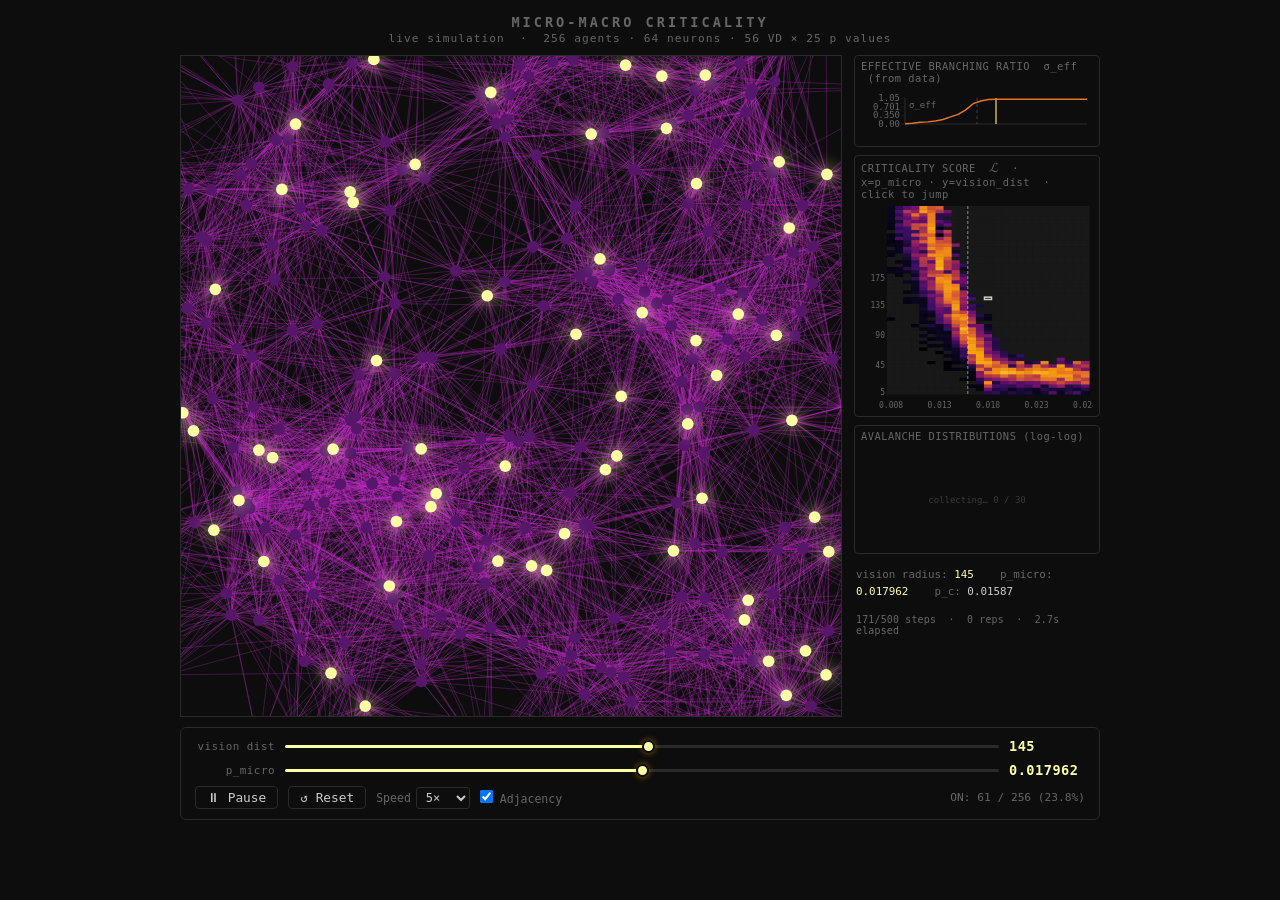
==== live_viewer/index.html @ 62406c46 "first" ====
<!DOCTYPE html>
<html lang="en">
<head>
<meta charset="UTF-8">
<meta name="viewport" content="width=device-width, initial-scale=1.0">
<title>Micro-Macro Criticality · Live</title>
<link rel="stylesheet" href="style.css">
</head>
<body>
<div id="app">
  <header class="page-header">
    <h1 class="title-inline">
      Micro-Macro Criticality
    </h1>
    <div id="subtitle">live simulation &nbsp;·&nbsp; 256 agents · 64 neurons · 56 VD × 25 p values</div>
  </header>

  <div id="main">
    <div id="canvas-wrap">
      <canvas id="main-canvas"></canvas>
    </div>
    <div id="side">
      <div class="mini-wrap">
        <div class="mini-label">EFFECTIVE BRANCHING RATIO &nbsp;&#963;_eff &nbsp;(from data)</div>
        <canvas class="mini" id="plot-sigma" height="72"></canvas>
      </div>
      <div id="heatmap-wrap">
        <div id="heatmap-label">CRITICALITY SCORE &nbsp;<span class="ell-symbol">&#x2112;</span> &nbsp;&#183;&nbsp; x=p_micro &#183; y=vision_dist &nbsp;&#183;&nbsp; click to jump</div>
        <canvas id="heatmap" height="210"></canvas>
      </div>
      <div class="mini-wrap">
        <div class="mini-label">AVALANCHE DISTRIBUTIONS (log-log) &nbsp;<span id="av-count" class="meta-count"></span></div>
        <canvas class="mini" id="plot-avalanche" height="120"></canvas>
      </div>
      <div id="info-box">&#8212;</div>
      <div id="sim-meta"></div>
    </div>
  </div>

<div id="controls">
    <div class="slider-row">
      <span class="sl-label">vision dist</span>
      <input type="range" class="sl-track" id="vd-sl" min="0" value="0">
      <span class="sl-val" id="vd-disp">&#8212;</span>
    </div>
    <div class="slider-row">
      <span class="sl-label">p_micro</span>
      <input type="range" class="sl-track" id="p-sl" min="0" value="0">
      <span class="sl-val" id="p-disp">&#8212;</span>
    </div>
    <div class="btn-row">
      <div class="ctrl-grp">
        <button id="play-btn">&#9654; Play</button>
      </div>
      <div class="ctrl-grp">
        <button id="reset-btn">&#x21BA; Reset</button>
      </div>
      <div class="ctrl-grp">
        <label class="small">Speed</label>
        <select id="speed-sel">
          <option value="1">1&times;</option>
          <option value="2">2&times;</option>
          <option value="5" selected>5&times;</option>
          <option value="10">10&times;</option>
          <option value="max">max</option>
        </select>
      </div>
      <div class="ctrl-grp">
        <label class="toggle-lbl">
          <input type="checkbox" id="adj-tog" checked> Adjacency
        </label>
      </div>
      <div id="agent-info"></div>
    </div>
  </div>
</div>
<script src="data.js"></script>
<script src="math.js"></script>
<script>
// ── Embedded experiment data is loaded from data.js ───────────────────────
const MAP_W      = 565;
const MAP_H      = 565;
const R_AGENT    = 5.0;
const N_AGENTS   = 256;
const N_NEURONS  = 64;
const KE         = 8;       // n_exteroceptor angular bins
const MICRO      = 5; // micro steps per macro step

// ── Simulation state ──────────────────────────────────────────────────────
let VI = 0, PI = 0;       // current slider indices
let macT = 0;
let prevOn = 0, sigmaLive = NaN;
const SALPHA = 0.06;
let warmupCnt = 0;
const WARMUP  = 15;
let playing = false, raf = null, lastTs = null, accMs = 0;
const MS_PER_STEP = 80;

const pos    = new Float32Array(N_AGENTS * 2);
const ang    = new Float32Array(N_AGENTS);
const lights = new Uint8Array(N_AGENTS);
const res    = new Uint8Array(N_AGENTS * N_NEURONS);
const nxt    = new Uint8Array(N_AGENTS * N_NEURONS);
const obs    = new Uint8Array(N_AGENTS * KE);

let adjIJ  = new Int16Array(0);
let adjDXY = new Float32Array(0);
let NE     = 0;
let pow1mP = new Float64Array(N_NEURONS + 1);

// ── Avalanche tracking ────────────────────────────────────────────────────
const AV_CAP = 4000;
let avSizes = new Float32Array(AV_CAP);
let avDurs  = new Float32Array(AV_CAP);
let avCount = 0;
let avActive = false, avSz = 0, avDur = 0;

// ── Multi-realization cycling ─────────────────────────────────────────────
// Each "rep" = one random adjacency (positions). Statistics accumulate across reps.
// Stats reset only when VD or P changes.
// At the end of each rep any still-open (censored) avalanche is discarded, exactly
// as in the paper.  Supercritical regime → all cascades censored → plot says so.
const STEPS_PER_REP = 500;   // macro steps per adjacency realization
let repStep  = 0;
let repCount = 0;
let simStartTime = null;   // set on first macroStep after init / param change
let darkSteps = 0;         // consecutive steps with nOn === 0

// ── Helpers ───────────────────────────────────────────────────────────────
let repFlash = 0;   // frames to show rep-change border flash

function cssColor(varName) {
  const root = document.documentElement;
  return getComputedStyle(root).getPropertyValue(varName).trim();
}

// Inferno-consistent accent colors (sampled from heatColor LUT)
const IC_SZ  = heatColor(0.75);  // orange  – size distribution / σ_eff curve
const IC_DUR = heatColor(0.52);  // red     – duration distribution
const IC_CUR = heatColor(0.95);  // yellow  – current-p cursor

// ── DOM refs ──────────────────────────────────────────────────────────────
const mainCanvas = document.getElementById('main-canvas');
const mainCtx    = mainCanvas.getContext('2d');
const plotSigma  = document.getElementById('plot-sigma');
const heatCanvas = document.getElementById('heatmap');
const infoBox    = document.getElementById('info-box');
const agentInfo  = document.getElementById('agent-info');
const avCanvas   = document.getElementById('plot-avalanche');
const avCountEl  = document.getElementById('av-count');
const simMetaEl  = document.getElementById('sim-meta');
const vdSl       = document.getElementById('vd-sl');
const pSl        = document.getElementById('p-sl');
const vdDisp     = document.getElementById('vd-disp');
const pDisp      = document.getElementById('p-disp');
const playBtn    = document.getElementById('play-btn');
const speedSel   = document.getElementById('speed-sel');
const adjTog     = document.getElementById('adj-tog');

// ── Canvas resize ─────────────────────────────────────────────────────────
function resizeMain() {
  const side = Math.min(window.innerWidth - 280, window.innerHeight - 240, 680);
  mainCanvas.width = mainCanvas.height = Math.max(320, side);
  drawFireflies();
}
window.addEventListener('resize', resizeMain);

function tx(x) { return (x / MAP_W) * mainCanvas.width;  }
function ty(y) { return (y / MAP_H) * mainCanvas.height; }
function tr()  { return Math.max(2, (R_AGENT / MAP_W) * mainCanvas.width); }

// ── Draw: firefly canvas ──────────────────────────────────────────────────
function drawFireflies() {
  const W = mainCanvas.width, H = mainCanvas.height, r = tr();
  mainCtx.clearRect(0, 0, W, H);
  mainCtx.fillStyle = cssColor('--surface-base'); mainCtx.fillRect(0, 0, W, H);

  if (adjTog.checked && NE > 0) {
    mainCtx.strokeStyle = cssColor('--edge-adjacency');
    mainCtx.lineWidth = 0.5;
    mainCtx.beginPath();
    for (let e = 0; e < NE; e++) {
      const i = adjIJ[2*e];
      mainCtx.moveTo(tx(pos[2*i]),             ty(pos[2*i+1]));
      mainCtx.lineTo(tx(pos[2*i]+adjDXY[2*e]), ty(pos[2*i+1]+adjDXY[2*e+1]));
    }
    mainCtx.stroke();
  }

  mainCtx.fillStyle = cssColor('--node-off');
  for (let a = 0; a < N_AGENTS; a++) {
    if (lights[a]) continue;
    mainCtx.beginPath(); mainCtx.arc(tx(pos[2*a]), ty(pos[2*a+1]), r, 0, Math.PI*2); mainCtx.fill();
  }
  mainCtx.shadowColor = cssColor('--node-on'); mainCtx.shadowBlur = r * 3; mainCtx.fillStyle = cssColor('--node-on');
  for (let a = 0; a < N_AGENTS; a++) {
    if (!lights[a]) continue;
    mainCtx.beginPath(); mainCtx.arc(tx(pos[2*a]), ty(pos[2*a+1]), r, 0, Math.PI*2); mainCtx.fill();
  }
  mainCtx.shadowBlur = 0;

  // Brief border flash when a new adjacency realization begins
  if (repFlash > 0) {
    const base = cssColor('--flash-reinit') || 'rgba(231,116,36,1)';
    const alpha = (repFlash / 6 * 0.7).toFixed(3);
    const rgb = base.replace(/^rgba?\(([^)]+)\)/, '$1').split(',');
    const [r,g,b] = rgb.map(x => parseFloat(x));
    mainCtx.strokeStyle = `rgba(${r},${g},${b},${alpha})`;
    mainCtx.lineWidth = 3;
    mainCtx.strokeRect(1, 1, mainCanvas.width - 2, mainCanvas.height - 2);
    repFlash--;
  }

  let nOn = 0; for (let a = 0; a < N_AGENTS; a++) if (lights[a]) nOn++;
  agentInfo.textContent = `ON: ${nOn} / ${N_AGENTS}  (${(100*nOn/N_AGENTS).toFixed(1)}%)`;
}

// ── Draw: σ_eff mini plot  (from saved data) ─────────────────────────────
function drawMiniPlot(canvas, yVals, xVals, color, currentP, label) {
  const dpr = window.devicePixelRatio || 1;
  const W = canvas.offsetWidth || 230, H = canvas.offsetHeight || 72;
  canvas.width = W * dpr; canvas.height = H * dpr;
  const ctx = canvas.getContext('2d'); ctx.scale(dpr, dpr);
  const PAD = { t: 12, r: 6, b: 18, l: 44 };
  const pw = W - PAD.l - PAD.r, ph = H - PAD.t - PAD.b;
  ctx.clearRect(0, 0, W, H); ctx.fillStyle = cssColor('--surface-base'); ctx.fillRect(0, 0, W, H);
  if (!yVals || yVals.length === 0) return;
  const xMin = Math.min(...xVals), xMax = Math.max(...xVals);
  // Auto-scale Y: 0 to max(data, 1.0)*1.05 so the critical region is always visible
  const dataMax = Math.max(...yVals);
  const yMin = 0;
  const yMax = Math.max(dataMax, 1.0) * 1.05;
  const yRange = yMax - yMin;
  const toX = v => PAD.l + (v - xMin) / (xMax - xMin) * pw;
  const toY = v => PAD.t + (1 - (v - yMin) / yRange) * ph;
  // Axes
  ctx.strokeStyle = cssColor('--border-default'); ctx.lineWidth = 1;
  ctx.beginPath();
  ctx.moveTo(PAD.l, PAD.t); ctx.lineTo(PAD.l, PAD.t + ph); ctx.lineTo(PAD.l + pw, PAD.t + ph);
  ctx.stroke();
  // Y ticks
  ctx.fillStyle = cssColor('--text-muted'); ctx.font = '9px monospace'; ctx.textAlign = 'right';
  const nTicks = 3;
  for (let k = 0; k <= nTicks; k++) {
    const v = yMin + k / nTicks * yRange, yy = toY(v);
    ctx.strokeStyle = cssColor('--border-default'); ctx.lineWidth = 0.5;
    ctx.beginPath(); ctx.moveTo(PAD.l - 3, yy); ctx.lineTo(PAD.l, yy); ctx.stroke();
    ctx.fillStyle = cssColor('--text-muted'); ctx.fillText(v.toPrecision(3), PAD.l - 5, yy + 3);
  }
  // p_c vertical reference line
  ctx.setLineDash([3, 3]);
  const xPc = toX(P_C_MICRO);
  ctx.strokeStyle = 'rgba(255,255,255,.22)'; ctx.lineWidth = 1;
  ctx.beginPath(); ctx.moveTo(xPc, PAD.t); ctx.lineTo(xPc, PAD.t + ph); ctx.stroke();
  ctx.setLineDash([]);
  // Current p cursor
  const xCur = toX(currentP);
  ctx.strokeStyle = IC_CUR; ctx.lineWidth = 1.2;
  ctx.beginPath(); ctx.moveTo(xCur, PAD.t); ctx.lineTo(xCur, PAD.t + ph); ctx.stroke();
  // Data curve
  ctx.strokeStyle = color; ctx.lineWidth = 1.5;
  ctx.beginPath();
  xVals.forEach((p, k) => { const xx = toX(p), yy = toY(yVals[k]); k === 0 ? ctx.moveTo(xx, yy) : ctx.lineTo(xx, yy); });
  ctx.stroke();
  // Label
  ctx.fillStyle = cssColor('--text-muted'); ctx.textAlign = 'left'; ctx.font = '9px monospace';
  ctx.fillText(label, PAD.l + 4, PAD.t + 10);
}

function drawMetrics() {
  const m = METRICS[VI], curP = P_VALUES[PI];
  if (!m) { const c = plotSigma.getContext('2d'); c.clearRect(0,0,plotSigma.width,plotSigma.height); return; }
  drawMiniPlot(plotSigma, m.s, m.p, IC_SZ, curP, '\u03c3_eff');
}

// ── Draw: criticality heatmap  (D score from data, same as unified HTML) ──
;(function buildHeatmapData() {
  window.HM_D = {}; let gMax = -Infinity;
  VD_VALUES.forEach((_, vi) => {
    window.HM_D[vi] = {};
    Object.entries(DSCORES[vi] || {}).forEach(([pi, D]) => {
      window.HM_D[vi][+pi] = D; if (D > gMax) gMax = D;
    });
  });
  window.HM_D_MAX = gMax > 0 ? gMax : 1;
})();

const HEATMAP_H = 210;

function drawHeatmap() {
  const dpr = window.devicePixelRatio || 1;
  const W = heatCanvas.offsetWidth || 230, H = HEATMAP_H;
  heatCanvas.width = W * dpr; heatCanvas.height = H * dpr;
  const ctx = heatCanvas.getContext('2d'); ctx.scale(dpr, dpr);
  ctx.fillStyle = cssColor('--surface-base'); ctx.fillRect(0, 0, W, H);
  const PAD = { t: 4, r: 4, b: 18, l: 26 };
  const nVD = VD_VALUES.length, nP = P_VALUES.length;
  const pw = W - PAD.l - PAD.r, ph = H - PAD.t - PAD.b;
  const cw = pw / nP, ch = ph / nVD;
  const dMax = window.HM_D_MAX;
  for (let vi = 0; vi < nVD; vi++) {
    const yCell = PAD.t + (nVD - 1 - vi) * ch;
    for (let pi = 0; pi < nP; pi++) {
      const D = (window.HM_D[vi] || {})[pi];
      ctx.fillStyle = D === undefined ? '#181818' : heatColor(1 - D / dMax);
      ctx.fillRect(PAD.l + pi * cw, yCell, cw + 0.5, ch + 0.5);
    }
  }
  ctx.strokeStyle = cssColor('--text-primary'); ctx.lineWidth = 1.5;
  ctx.strokeRect(PAD.l + PI * cw + 0.5, PAD.t + (nVD - 1 - VI) * ch + 0.5, cw - 1, ch - 1);
  const piPc = P_VALUES.findIndex(p => p >= P_C_MICRO);
  if (piPc >= 0) {
    const xPc = PAD.l + piPc * cw;
    ctx.setLineDash([3, 2]); ctx.strokeStyle = 'rgba(255,255,255,0.5)'; ctx.lineWidth = 1;
    ctx.beginPath(); ctx.moveTo(xPc, PAD.t); ctx.lineTo(xPc, PAD.t + ph); ctx.stroke();
    ctx.setLineDash([]);
  }
  ctx.fillStyle = cssColor('--text-muted'); ctx.font = '8px monospace'; ctx.textAlign = 'center';
  [0, 6, 12, 18, 24].forEach(pi => {
    if (pi < nP) ctx.fillText(P_VALUES[pi].toFixed(3), PAD.l + (pi + 0.5) * cw, H - 4);
  });
  ctx.textAlign = 'right';
  [0, 8, 17, 26, 34].forEach(vi => {
    if (vi < nVD) ctx.fillText(VD_VALUES[vi], PAD.l - 2, PAD.t + (nVD - 1 - vi) * ch + ch * 0.5 + 3);
  });
}

// ── Info box ──────────────────────────────────────────────────────────────
function updateInfoBox() {
  const vd = VD_VALUES[VI], p = P_VALUES[PI];
  infoBox.innerHTML =
    `vision radius: <span class="info-accent">${vd}</span> &nbsp;&nbsp; ` +
    `p_micro: <span class="info-accent">${p.toFixed(6)}</span> &nbsp;&nbsp; ` +
    `p_c: <span class="info-soft">${P_C_MICRO.toFixed(5)}</span>`;
  const elapsed = simStartTime !== null ? ((performance.now() - simStartTime) / 1000).toFixed(1) : '0.0';
  simMetaEl.innerHTML =
    `${repStep}/${STEPS_PER_REP} steps &nbsp;·&nbsp; ` +
    `${repCount} rep${repCount !== 1 ? 's' : ''} &nbsp;·&nbsp; ` +
    `${elapsed}s elapsed`;
}

// ── Draw: avalanche log-log distributions ────────────────────────────────
function drawAvLog() {
  avCountEl.textContent = repCount > 0 ? `reps=${repCount} n=${avCount}` : (avCount > 0 ? `n=${avCount}` : '');
  const dpr = window.devicePixelRatio || 1;
  const W = avCanvas.offsetWidth || 230, H = avCanvas.offsetHeight || 120;
  avCanvas.width = W * dpr; avCanvas.height = H * dpr;
  const ctx = avCanvas.getContext('2d'); ctx.scale(dpr, dpr);
  ctx.fillStyle = cssColor('--surface-base'); ctx.fillRect(0, 0, W, H);

  if (avCount < AV_MIN) {
    ctx.font = '9px monospace'; ctx.textAlign = 'center';
    // After several reps with near-zero yield → all cascades censored (supercritical)
    if (repCount >= 4 && avCount < 3) {
      ctx.fillStyle = '#3a1a1a';
      ctx.fillText('supercritical', W / 2, H / 2 - 8);
      ctx.fillStyle = '#4a2a2a';
      ctx.fillText('all cascades censored', W / 2, H / 2 + 4);
      ctx.fillStyle = cssColor('--border-default');
      ctx.fillText(`${repCount} reps  ·  ${repCount * STEPS_PER_REP} steps`, W / 2, H / 2 + 16);
    } else {
      ctx.fillStyle = '#3a3a3a';
      const repInfo = repCount > 0 ? `  rep ${repCount}` : '';
      ctx.fillText(`collecting… ${avCount} / ${AV_MIN}${repInfo}`, W / 2, H / 2);
    }
    return;
  }

  const sz = logHist(avSizes, avCount);
  const dr = logHist(avDurs,  avCount);
  if (!sz && !dr) {
    ctx.font = '9px monospace'; ctx.textAlign = 'center';
    ctx.fillStyle = cssColor('--border-default');
    ctx.fillText('subcritical', W / 2, H / 2 - 8);
    ctx.fillStyle = cssColor('--border-default');
    ctx.fillText('all avalanches trivial (size = 1)', W / 2, H / 2 + 4);
    return;
  }

  const PAD = { t: 8, r: 8, b: 30, l: 46 };
  const pw = W - PAD.l - PAD.r, ph = H - PAD.t - PAD.b;

  // Combine axis ranges across both series
  let xMin = Infinity, xMax = -Infinity, yMin = Infinity, yMax = -Infinity;
  for (const h of [sz, dr]) {
    if (!h) continue;
    for (let k = 0; k < h.centers.length; k++) {
      if (h.centers[k] < xMin) xMin = h.centers[k];
      if (h.centers[k] > xMax) xMax = h.centers[k];
      if (h.logProbs[k] < yMin) yMin = h.logProbs[k];
      if (h.logProbs[k] > yMax) yMax = h.logProbs[k];
    }
  }
  const xRange = xMax - xMin || 1, yRange = yMax - yMin || 1;
  const toX = v => PAD.l + (v - xMin) / xRange * pw;
  const toY = v => PAD.t + (1 - (v - yMin) / yRange) * ph;

  // Axes
  ctx.strokeStyle = cssColor('--border-default'); ctx.lineWidth = 1;
  ctx.beginPath();
  ctx.moveTo(PAD.l, PAD.t); ctx.lineTo(PAD.l, PAD.t + ph); ctx.lineTo(PAD.l + pw, PAD.t + ph);
  ctx.stroke();

  // Grid lines + tick labels
  ctx.fillStyle = cssColor('--border-default'); ctx.font = '8px monospace';
  ctx.textAlign = 'center';
  for (let v = Math.ceil(xMin); v <= Math.floor(xMax); v++) {
    const xx = toX(v);
    ctx.strokeStyle = '#1e1e1e'; ctx.lineWidth = 0.5;
    ctx.beginPath(); ctx.moveTo(xx, PAD.t); ctx.lineTo(xx, PAD.t + ph); ctx.stroke();
    ctx.fillStyle = cssColor('--border-default'); ctx.fillText(`10^${v}`, xx, PAD.t + ph + 12);
  }
  ctx.textAlign = 'right';
  for (let v = Math.ceil(yMin); v <= Math.floor(yMax); v++) {
    const yy = toY(v);
    ctx.strokeStyle = '#1e1e1e'; ctx.lineWidth = 0.5;
    ctx.beginPath(); ctx.moveTo(PAD.l, yy); ctx.lineTo(PAD.l + pw, yy); ctx.stroke();
    ctx.fillStyle = cssColor('--border-default'); ctx.fillText(`10^${v}`, PAD.l - 3, yy + 3);
  }

  // Draw a series: line + dots
  function drawSeries(h, color) {
    if (!h) return;
    ctx.strokeStyle = color; ctx.lineWidth = 1.5;
    ctx.beginPath();
    h.centers.forEach((c, k) => {
      const xx = toX(c), yy = toY(h.logProbs[k]);
      k === 0 ? ctx.moveTo(xx, yy) : ctx.lineTo(xx, yy);
    });
    ctx.stroke();
    ctx.fillStyle = color;
    h.centers.forEach((c, k) => {
      ctx.beginPath(); ctx.arc(toX(c), toY(h.logProbs[k]), 2.5, 0, Math.PI * 2); ctx.fill();
    });
  }
  drawSeries(sz, IC_SZ);
  drawSeries(dr, IC_DUR);

  // Alpha estimates (MLE) + legend (upper right)
  const aS = computeAlpha(avSizes, avCount);
  const aD = computeAlpha(avDurs,  avCount);
  ctx.font = '8px monospace'; ctx.textAlign = 'right';
  ctx.fillStyle = IC_SZ;
  ctx.fillText('size' + (aS ? `  \u03b1=${aS.toFixed(2)}` : ''), PAD.l + pw, PAD.t + 11);
  ctx.fillStyle = IC_DUR;
  ctx.fillText('dur' + (aD ? `   \u03b1=${aD.toFixed(2)}` : ''),  PAD.l + pw, PAD.t + 22);
  // Rep progress indicator (lower left)
  ctx.fillStyle = cssColor('--border-default'); ctx.textAlign = 'left';
  ctx.fillText(`reps ${repCount}  step ${repStep}/${STEPS_PER_REP}`, PAD.l, PAD.t + ph - 2);

  // Axis titles
  ctx.fillStyle = cssColor('--text-muted'); ctx.font = '8px monospace';
  ctx.textAlign = 'center';
  ctx.fillText('size / duration', PAD.l + pw / 2, H - 4);
  ctx.save();
  ctx.translate(10, PAD.t + ph / 2);
  ctx.rotate(-Math.PI / 2);
  ctx.fillText('log P(x)', 0, 0);
  ctx.restore();
}

// ── Update all ────────────────────────────────────────────────────────────
function updateAll() {
  drawFireflies(); drawMetrics(); drawHeatmap(); updateInfoBox(); drawAvLog();
  vdDisp.textContent = VD_VALUES[VI];
  pDisp.textContent  = P_VALUES[PI].toFixed(6);
}

// ── Animation loop ────────────────────────────────────────────────────────
let frameN = 0;
function loop(ts) {
  if (!playing) { raf = null; return; }
  if (lastTs === null) lastTs = ts;
  const dtMs = ts - lastTs;
  lastTs = ts;
  let stepped = false;
  if (speedSel.value === 'max') {
    // Run steps until ~14 ms of budget is spent (leaves time for rendering)
    const deadline = performance.now() + 14;
    do { macroStep(); stepped = true; } while (performance.now() < deadline);
  } else {
    accMs += dtMs * parseInt(speedSel.value);
    while (accMs >= MS_PER_STEP) { accMs -= MS_PER_STEP; macroStep(); stepped = true; }
  }
  if (stepped) {
    frameN++;
    drawFireflies();
    if (frameN % 4 === 0) { drawMetrics(); drawHeatmap(); updateInfoBox(); drawAvLog(); }
  }
  raf = requestAnimationFrame(loop);
}

function startPlay() {
  playing = true; lastTs = null; accMs = 0;
  playBtn.textContent = '\u23f8 Pause';
  if (!raf) raf = requestAnimationFrame(loop);
}
function stopPlay() {
  playing = false; playBtn.textContent = '\u25b6 Play';
}

// ── Slider fill gradient helper ───────────────────────────────────────────
function syncSlider(sl) {
  const pct = (sl.value - sl.min) / (sl.max - sl.min) * 100;
  sl.style.setProperty('--pct', pct + '%');
}
syncSlider(vdSl); syncSlider(pSl);

// ── Slider events ─────────────────────────────────────────────────────────
vdSl.addEventListener('input', () => {
  syncSlider(vdSl);
  VI = +vdSl.value; warmupCnt = 0; sigmaLive = NaN;
  resetAvalanches(); rebuildAdj(); computeObs(); updateAll();
});
pSl.addEventListener('input', () => {
  syncSlider(pSl);
  PI = +pSl.value; warmupCnt = 0; sigmaLive = NaN;
  resetAvalanches(); buildPowers(); updateAll();
});
playBtn.addEventListener('click', () => playing ? stopPlay() : startPlay());
document.getElementById('reset-btn').addEventListener('click', () => { stopPlay(); init(); updateAll(); startPlay(); });
adjTog.addEventListener('change', drawFireflies);

// ── Heatmap click → jump to (VI, PI) ─────────────────────────────────────
heatCanvas.addEventListener('click', e => {
  const rect = heatCanvas.getBoundingClientRect();
  const W = heatCanvas.offsetWidth, H = HEATMAP_H;
  const PAD = { t: 4, r: 4, b: 18, l: 26 };
  const nVD = VD_VALUES.length, nP = P_VALUES.length;
  const pw = W - PAD.l - PAD.r, ph = H - PAD.t - PAD.b;
  const mx = e.clientX - rect.left, my = e.clientY - rect.top;
  const pi = Math.floor((mx - PAD.l) / (pw / nP));
  const vi = nVD - 1 - Math.floor((my - PAD.t) / (ph / nVD));
  if (pi >= 0 && pi < nP && vi >= 0 && vi < nVD) {
    VI = vi; PI = pi;
    vdSl.value = vi; pSl.value = pi;
    syncSlider(vdSl); syncSlider(pSl);
    warmupCnt = 0; sigmaLive = NaN;
    resetAvalanches(); buildPowers(); rebuildAdj(); computeObs();
    updateAll(); startPlay();
  }
});

// ── Init ─────────────────────────────────────────────────────────────────
vdSl.max = VD_VALUES.length - 1;
pSl.max  = P_VALUES.length  - 1;
// Start at a VD in the middle of the range (likely to have interesting dynamics)
VI = Math.floor(VD_VALUES.length / 2);
PI = Math.floor(P_VALUES.length  / 2);
vdSl.value = VI; pSl.value = PI;
syncSlider(vdSl); syncSlider(pSl);

resizeMain();
init();
updateAll();
startPlay();

</script>
</body>
</html>
---- live_viewer/style.css ----
*{box-sizing:border-box;margin:0;padding:0}
:root{
  --surface-base:      #0d0d0d;
  --text-primary:      #ccc;
  --text-muted:        #666;
  --border-default:    #2a2a2a;
  --node-off:          #56176b;
  --node-on:           #fcffa4;
  --shadow-highlight:  0 0 6px rgba(249,169,10,.5);
  --edge-adjacency:    rgba(201, 46, 209, 0.55);
  --flash-reinit:      rgba(231,116,36,1);
}

body{
  background:var(--surface-base);
  color:var(--text-primary);
  font-family:monospace;
  display:flex;
  flex-direction:column;
  align-items:center;
  min-height:100vh;
  padding:14px 10px;
  gap:10px;
}

h1{font-size:.85rem;color:var(--text-muted);letter-spacing:3px;text-transform:uppercase;margin-bottom:2px}
#subtitle{font-size:.7rem;color:var(--text-muted);letter-spacing:1px}
#app{width:100%;max-width:920px;display:flex;flex-direction:column;gap:10px}
#main{display:flex;gap:12px;align-items:flex-start;flex-wrap:wrap}
#canvas-wrap{flex:0 0 auto}
#main-canvas{display:block;background:var(--surface-base);border:1px solid var(--border-default);cursor:crosshair}
#side{flex:1;min-width:230px;display:flex;flex-direction:column;gap:8px}

.mini-wrap{background:var(--surface-base);border:1px solid var(--border-default);border-radius:4px;padding:4px 6px}
.mini-label{font-size:.65rem;color:var(--text-muted);margin-bottom:2px;letter-spacing:.5px}
canvas.mini{display:block;width:100%}
#heatmap-wrap{background:var(--surface-base);border:1px solid var(--border-default);border-radius:4px;padding:4px 6px}
#heatmap-label{font-size:.65rem;color:var(--text-muted);margin-bottom:2px;letter-spacing:.5px}
#heatmap{display:block;width:100%;cursor:crosshair}
#info-box{font-size:.68rem;color:var(--text-muted);line-height:1.6;padding:4px 2px}
#sim-meta{font-size:.62rem;color:var(--text-muted);padding:1px 2px;letter-spacing:.02em}

#controls{
  width:100%;
  max-width:920px;
  background:var(--surface-base);
  border:1px solid var(--border-default);
  border-radius:6px;
  padding:10px 14px;
  display:flex;
  flex-direction:column;
  gap:8px
}

.slider-row{display:flex;align-items:center;gap:10px}
.sl-label{font-size:.68rem;color:var(--text-muted);min-width:80px;text-align:right;white-space:nowrap;letter-spacing:.5px}
.sl-val{font-size:.85rem;color:var(--node-on);min-width:76px;text-align:left;letter-spacing:.5px;font-weight:bold}
.sl-track{
  flex:1;-webkit-appearance:none;appearance:none;height:3px;
  background:linear-gradient(to right,var(--node-on) var(--pct,50%),var(--border-default) var(--pct,50%));
  border-radius:2px;cursor:pointer;outline:none;border:none
}
.sl-track::-webkit-slider-thumb{
  -webkit-appearance:none;appearance:none;
  width:13px;height:13px;border-radius:50%;background:var(--node-on);
  border:2px solid var(--surface-base);box-shadow:var(--shadow-highlight);cursor:pointer;
  transition:box-shadow .15s
}
.sl-track::-moz-range-thumb{
  width:13px;height:13px;border-radius:50%;
  background:var(--node-on);border:2px solid var(--surface-base);
  box-shadow:var(--shadow-highlight);cursor:pointer
}
.sl-track::-webkit-slider-thumb:hover{box-shadow:var(--shadow-highlight)}
.sl-track:focus::-webkit-slider-thumb{box-shadow:var(--shadow-highlight)}

.btn-row{display:flex;flex-wrap:wrap;align-items:center;gap:10px}
.ctrl-grp{display:flex;align-items:center;gap:5px}
label.small{font-size:.72rem;color:var(--text-muted)}
select{
  background:var(--surface-base);color:var(--text-primary);border:1px solid var(--border-default);padding:2px 5px;
  border-radius:3px;font-family:monospace;font-size:.75rem
}
button{
  background:var(--surface-base);color:var(--text-primary);border:1px solid var(--border-default);
  padding:3px 11px;border-radius:4px;cursor:pointer;font-family:monospace;font-size:.8rem
}
button:hover{background:var(--border-default)}
#agent-info{font-size:.7rem;color:var(--text-muted);margin-left:auto}
.toggle-lbl{font-size:.72rem;color:var(--text-muted);cursor:pointer;user-select:none}

/* Classes used in index.html */
.page-header{text-align:center}
.title-inline{display:inline-flex;align-items:center;gap:4px}
.ell-symbol{font-family:serif;font-style:italic;font-size:.78rem}
.meta-count{color:var(--text-muted)}
.info-accent{color:var(--node-on)}
.info-soft{color:var(--text-primary)}

/* About page layout */
#info-box-modal{
  width:100%;
  max-width:920px;
  background:var(--surface-base);
  border:1px solid var(--border-default);
  border-radius:6px;
  padding:14px;
  display:flex;
  flex-direction:column;
  gap:12px;
  line-height:1.65;
  font-size:.78rem;
  color:var(--text-primary);
}

#info-box-modal h2,
#info-box-modal h3{
  color:var(--node-on);
  letter-spacing:.4px;
  font-weight:700;
}

#info-box-modal h2{font-size:.9rem}
#info-box-modal h3{font-size:.8rem;margin-top:2px}
#info-box-modal p{color:var(--text-primary)}
#info-box-modal code{
  color:var(--node-on);
  background:rgba(252,255,164,.08);
  border:1px solid var(--border-default);
  border-radius:3px;
  padding:1px 4px;
}

.subtitle-note{color:var(--text-muted);font-weight:400}
.back-link{color:var(--node-on);text-decoration:none}
.back-link:hover{text-decoration:underline}

.eq-formula,.eq-center{color:var(--text-muted)}
.eq-center{font-size:.72rem}
.ell-inline{font-family:serif;font-style:italic}
.math-display{
  text-align:center;
  color:var(--node-on);
  font-size:.8rem;
  letter-spacing:.2px;
  margin:2px 0;
}

#res-demo-wrap,
#macro-demo-wrap,
#av-extr-demo-wrap{
  background:var(--surface-base);
  border:1px solid var(--border-default);
  border-radius:6px;
  padding:8px;
  display:flex;
  flex-direction:column;
  gap:8px;
}

#res-demo-canvas,
#macro-demo-canvas,
#av-extr-canvas{
  width:100%;
  height:220px;
  display:block;
  border:1px solid var(--border-default);
  background:#090909;
}

#macro-demo-canvas{
  width:min(100%, 760px);
  aspect-ratio:1 / 1;
  height:auto;
  margin:0 auto;
}

.rsl-row,.mdl-row{display:flex;align-items:center;gap:10px}
.rsl-lbl,.mdl-lbl{
  min-width:130px;
  text-align:right;
  color:var(--text-muted);
  font-size:.7rem;
  letter-spacing:.4px;
}
.rsl-val,.mdl-val{
  min-width:64px;
  color:var(--node-on);
  font-size:.76rem;
  font-weight:700;
}
.rsl-track,.mdl-track{
  flex:1;
  -webkit-appearance:none;
  appearance:none;
  height:3px;
  background:var(--border-default);
  border-radius:2px;
  border:none;
  outline:none;
}
.rsl-track::-webkit-slider-thumb,
.mdl-track::-webkit-slider-thumb{
  -webkit-appearance:none;
  appearance:none;
  width:12px;
  height:12px;
  border-radius:50%;
  background:var(--node-on);
  border:2px solid var(--surface-base);
  box-shadow:var(--shadow-highlight);
  cursor:pointer;
}
.rsl-track::-moz-range-thumb,
.mdl-track::-moz-range-thumb{
  width:12px;
  height:12px;
  border-radius:50%;
  background:var(--node-on);
  border:2px solid var(--surface-base);
  box-shadow:var(--shadow-highlight);
  cursor:pointer;
}

.about-center{display:flex;align-items:center;justify-content:space-between;gap:8px}
.about-btn-row{display:flex;align-items:center;gap:8px}
.about-btn{
  background:var(--surface-base);
  color:var(--text-primary);
  border:1px solid var(--border-default);
  border-radius:4px;
  padding:3px 10px;
  font-size:.75rem;
  cursor:pointer;
}
.about-btn:hover{background:var(--border-default)}
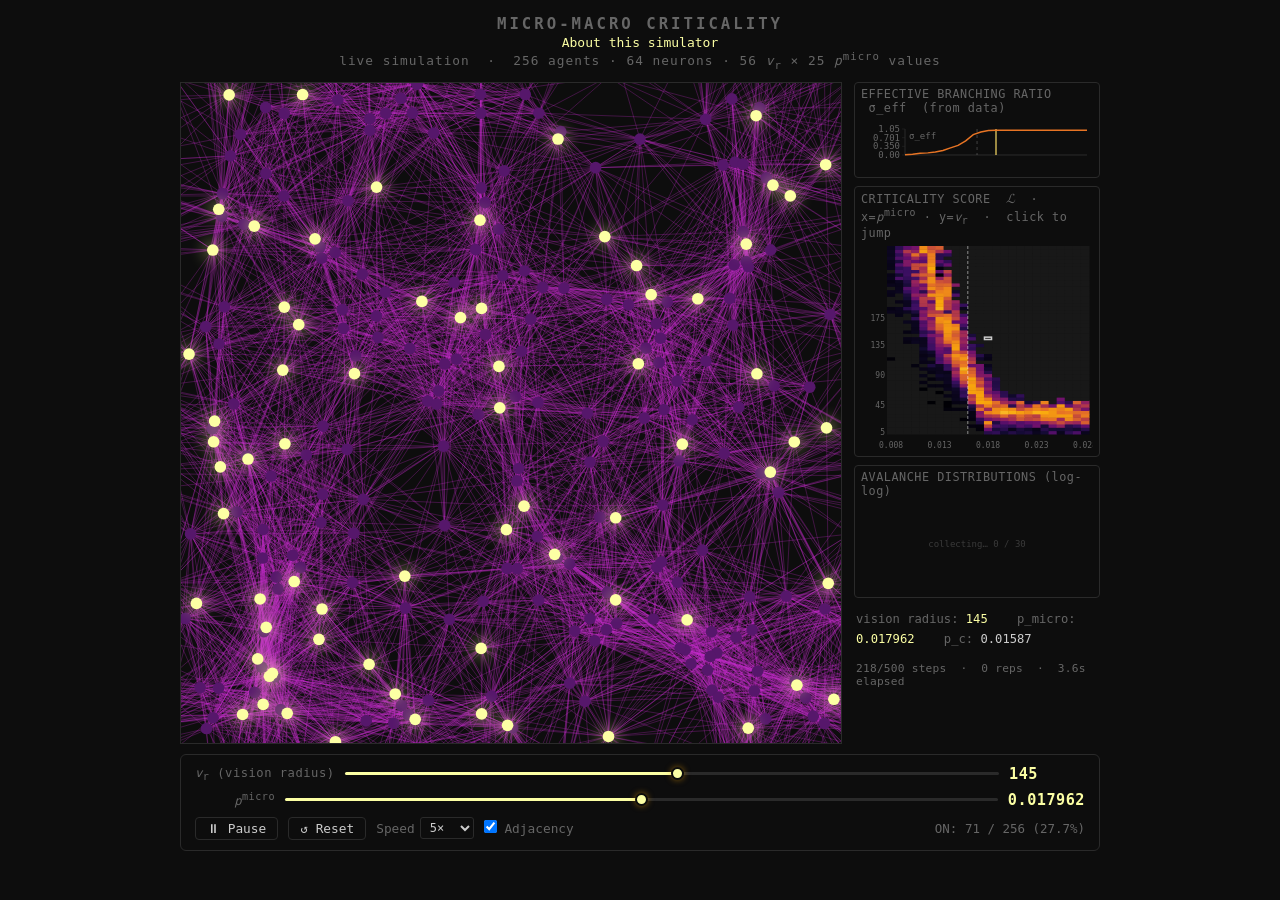
==== commit 181d8195: "live viewer" ====
--- a/live_viewer/index.html
+++ b/live_viewer/index.html
@@ -12,7 +12,8 @@
     <h1 class="title-inline">
       Micro-Macro Criticality
     </h1>
-    <div id="subtitle">live simulation &nbsp;·&nbsp; 256 agents · 64 neurons · 56 VD × 25 p values</div>
+    <div><a class="back-link" href="about.html">About this simulator</a></div>
+      <div id="subtitle">live simulation &nbsp;·&nbsp; 256 agents · 64 neurons · 56 <i>v</i><sub>r</sub> × 25 <i>p</i><sup>micro</sup> values</div>
   </header>
 
   <div id="main">
@@ -25,7 +26,7 @@
         <canvas class="mini" id="plot-sigma" height="72"></canvas>
       </div>
       <div id="heatmap-wrap">
-        <div id="heatmap-label">CRITICALITY SCORE &nbsp;<span class="ell-symbol">&#x2112;</span> &nbsp;&#183;&nbsp; x=p_micro &#183; y=vision_dist &nbsp;&#183;&nbsp; click to jump</div>
+        <div id="heatmap-label">CRITICALITY SCORE &nbsp;<span class="ell-symbol">&#x2112;</span> &nbsp;&#183;&nbsp; x=<i>p</i><sup>micro</sup> &#183; y=<i>v</i><sub>r</sub> &nbsp;&#183;&nbsp; click to jump</div>
         <canvas id="heatmap" height="210"></canvas>
       </div>
       <div class="mini-wrap">
@@ -39,12 +40,12 @@
 
 <div id="controls">
     <div class="slider-row">
-      <span class="sl-label">vision dist</span>
+      <span class="sl-label"><i>v</i><sub>r</sub> (vision radius)</span>
       <input type="range" class="sl-track" id="vd-sl" min="0" value="0">
       <span class="sl-val" id="vd-disp">&#8212;</span>
     </div>
     <div class="slider-row">
-      <span class="sl-label">p_micro</span>
+      <span class="sl-label"><i>p</i><sup>micro</sup></span>
       <input type="range" class="sl-track" id="p-sl" min="0" value="0">
       <span class="sl-val" id="p-disp">&#8212;</span>
     </div>
--- a/live_viewer/style.css
+++ b/live_viewer/style.css
@@ -23,8 +23,8 @@
   gap:10px;
 }
 
-h1{font-size:.85rem;color:var(--text-muted);letter-spacing:3px;text-transform:uppercase;margin-bottom:2px}
-#subtitle{font-size:.7rem;color:var(--text-muted);letter-spacing:1px}
+h1{font-size:.98rem;color:var(--text-muted);letter-spacing:3px;text-transform:uppercase;margin-bottom:2px}
+#subtitle{font-size:.8rem;color:var(--text-muted);letter-spacing:1px}
 #app{width:100%;max-width:920px;display:flex;flex-direction:column;gap:10px}
 #main{display:flex;gap:12px;align-items:flex-start;flex-wrap:wrap}
 #canvas-wrap{flex:0 0 auto}
@@ -32,13 +32,13 @@
 #side{flex:1;min-width:230px;display:flex;flex-direction:column;gap:8px}
 
 .mini-wrap{background:var(--surface-base);border:1px solid var(--border-default);border-radius:4px;padding:4px 6px}
-.mini-label{font-size:.65rem;color:var(--text-muted);margin-bottom:2px;letter-spacing:.5px}
+.mini-label{font-size:.74rem;color:var(--text-muted);margin-bottom:2px;letter-spacing:.5px}
 canvas.mini{display:block;width:100%}
 #heatmap-wrap{background:var(--surface-base);border:1px solid var(--border-default);border-radius:4px;padding:4px 6px}
-#heatmap-label{font-size:.65rem;color:var(--text-muted);margin-bottom:2px;letter-spacing:.5px}
+#heatmap-label{font-size:.74rem;color:var(--text-muted);margin-bottom:2px;letter-spacing:.5px}
 #heatmap{display:block;width:100%;cursor:crosshair}
-#info-box{font-size:.68rem;color:var(--text-muted);line-height:1.6;padding:4px 2px}
-#sim-meta{font-size:.62rem;color:var(--text-muted);padding:1px 2px;letter-spacing:.02em}
+#info-box{font-size:.76rem;color:var(--text-muted);line-height:1.6;padding:4px 2px}
+#sim-meta{font-size:.7rem;color:var(--text-muted);padding:1px 2px;letter-spacing:.02em}
 
 #controls{
   width:100%;
@@ -53,8 +53,8 @@
 }
 
 .slider-row{display:flex;align-items:center;gap:10px}
-.sl-label{font-size:.68rem;color:var(--text-muted);min-width:80px;text-align:right;white-space:nowrap;letter-spacing:.5px}
-.sl-val{font-size:.85rem;color:var(--node-on);min-width:76px;text-align:left;letter-spacing:.5px;font-weight:bold}
+.sl-label{font-size:.76rem;color:var(--text-muted);min-width:80px;text-align:right;white-space:nowrap;letter-spacing:.5px}
+.sl-val{font-size:.95rem;color:var(--node-on);min-width:76px;text-align:left;letter-spacing:.5px;font-weight:bold}
 .sl-track{
   flex:1;-webkit-appearance:none;appearance:none;height:3px;
   background:linear-gradient(to right,var(--node-on) var(--pct,50%),var(--border-default) var(--pct,50%));
@@ -76,7 +76,7 @@
 
 .btn-row{display:flex;flex-wrap:wrap;align-items:center;gap:10px}
 .ctrl-grp{display:flex;align-items:center;gap:5px}
-label.small{font-size:.72rem;color:var(--text-muted)}
+label.small{font-size:.8rem;color:var(--text-muted)}
 select{
   background:var(--surface-base);color:var(--text-primary);border:1px solid var(--border-default);padding:2px 5px;
   border-radius:3px;font-family:monospace;font-size:.75rem
@@ -86,8 +86,8 @@
   padding:3px 11px;border-radius:4px;cursor:pointer;font-family:monospace;font-size:.8rem
 }
 button:hover{background:var(--border-default)}
-#agent-info{font-size:.7rem;color:var(--text-muted);margin-left:auto}
-.toggle-lbl{font-size:.72rem;color:var(--text-muted);cursor:pointer;user-select:none}
+#agent-info{font-size:.78rem;color:var(--text-muted);margin-left:auto}
+.toggle-lbl{font-size:.8rem;color:var(--text-muted);cursor:pointer;user-select:none}
 
 /* Classes used in index.html */
 .page-header{text-align:center}
@@ -120,9 +120,14 @@
   font-weight:700;
 }
 
-#info-box-modal h2{font-size:.9rem}
-#info-box-modal h3{font-size:.8rem;margin-top:2px}
-#info-box-modal p{color:var(--text-primary)}
+#info-box-modal h2{font-size:1.02rem}
+#info-box-modal h3{font-size:.9rem;margin-top:2px}
+#info-box-modal p{
+  color:var(--text-primary);
+  font-size:.9rem;
+  line-height:1.58;
+  text-align:justify;
+}
 #info-box-modal code{
   color:var(--node-on);
   background:rgba(252,255,164,.08);
@@ -136,21 +141,26 @@
 .back-link:hover{text-decoration:underline}
 
 .eq-formula,.eq-center{color:var(--text-muted)}
-.eq-center{font-size:.72rem}
+.eq-center{font-size:.8rem}
 .ell-inline{font-family:serif;font-style:italic}
 .math-display{
   text-align:center;
   color:var(--node-on);
-  font-size:.8rem;
+  font-size:.9rem;
   letter-spacing:.2px;
   margin:2px 0;
+}
+
+#info-box-modal .katex,
+#info-box-modal .katex-display{
+  color:var(--node-on);
 }
 
 #res-demo-wrap,
 #macro-demo-wrap,
 #av-extr-demo-wrap{
   background:var(--surface-base);
-  border:1px solid var(--border-default);
+  border:none;
   border-radius:6px;
   padding:8px;
   display:flex;
@@ -164,14 +174,13 @@
   width:100%;
   height:220px;
   display:block;
-  border:1px solid var(--border-default);
+  border:none;
   background:#090909;
 }
 
 #macro-demo-canvas{
   width:min(100%, 760px);
-  aspect-ratio:1 / 1;
-  height:auto;
+  height:360px;
   margin:0 auto;
 }
 
@@ -222,15 +231,31 @@
   cursor:pointer;
 }
 
-.about-center{display:flex;align-items:center;justify-content:space-between;gap:8px}
-.about-btn-row{display:flex;align-items:center;gap:8px}
+.about-center{display:flex;align-items:center;justify-content:center;gap:8px}
+.about-btn-row{display:flex;align-items:center;justify-content:center;gap:8px;width:100%}
+#av-extr-demo-wrap .about-center{
+  flex-direction:column;
+  align-items:center;
+}
+#av-extr-info{
+  text-align:center;
+}
+#res-demo-info:empty,
+#macro-demo-info:empty{
+  display:none;
+}
 .about-btn{
-  background:var(--surface-base);
-  color:var(--text-primary);
-  border:1px solid var(--border-default);
+  background:rgba(252,255,164,.08);
+  color:var(--node-on);
+  border:1px solid rgba(252,255,164,.45);
   border-radius:4px;
   padding:3px 10px;
   font-size:.75rem;
+  font-weight:700;
+  letter-spacing:.02em;
   cursor:pointer;
 }
-.about-btn:hover{background:var(--border-default)}
+.about-btn:hover{
+  background:rgba(252,255,164,.16);
+  border-color:rgba(252,255,164,.7);
+}
